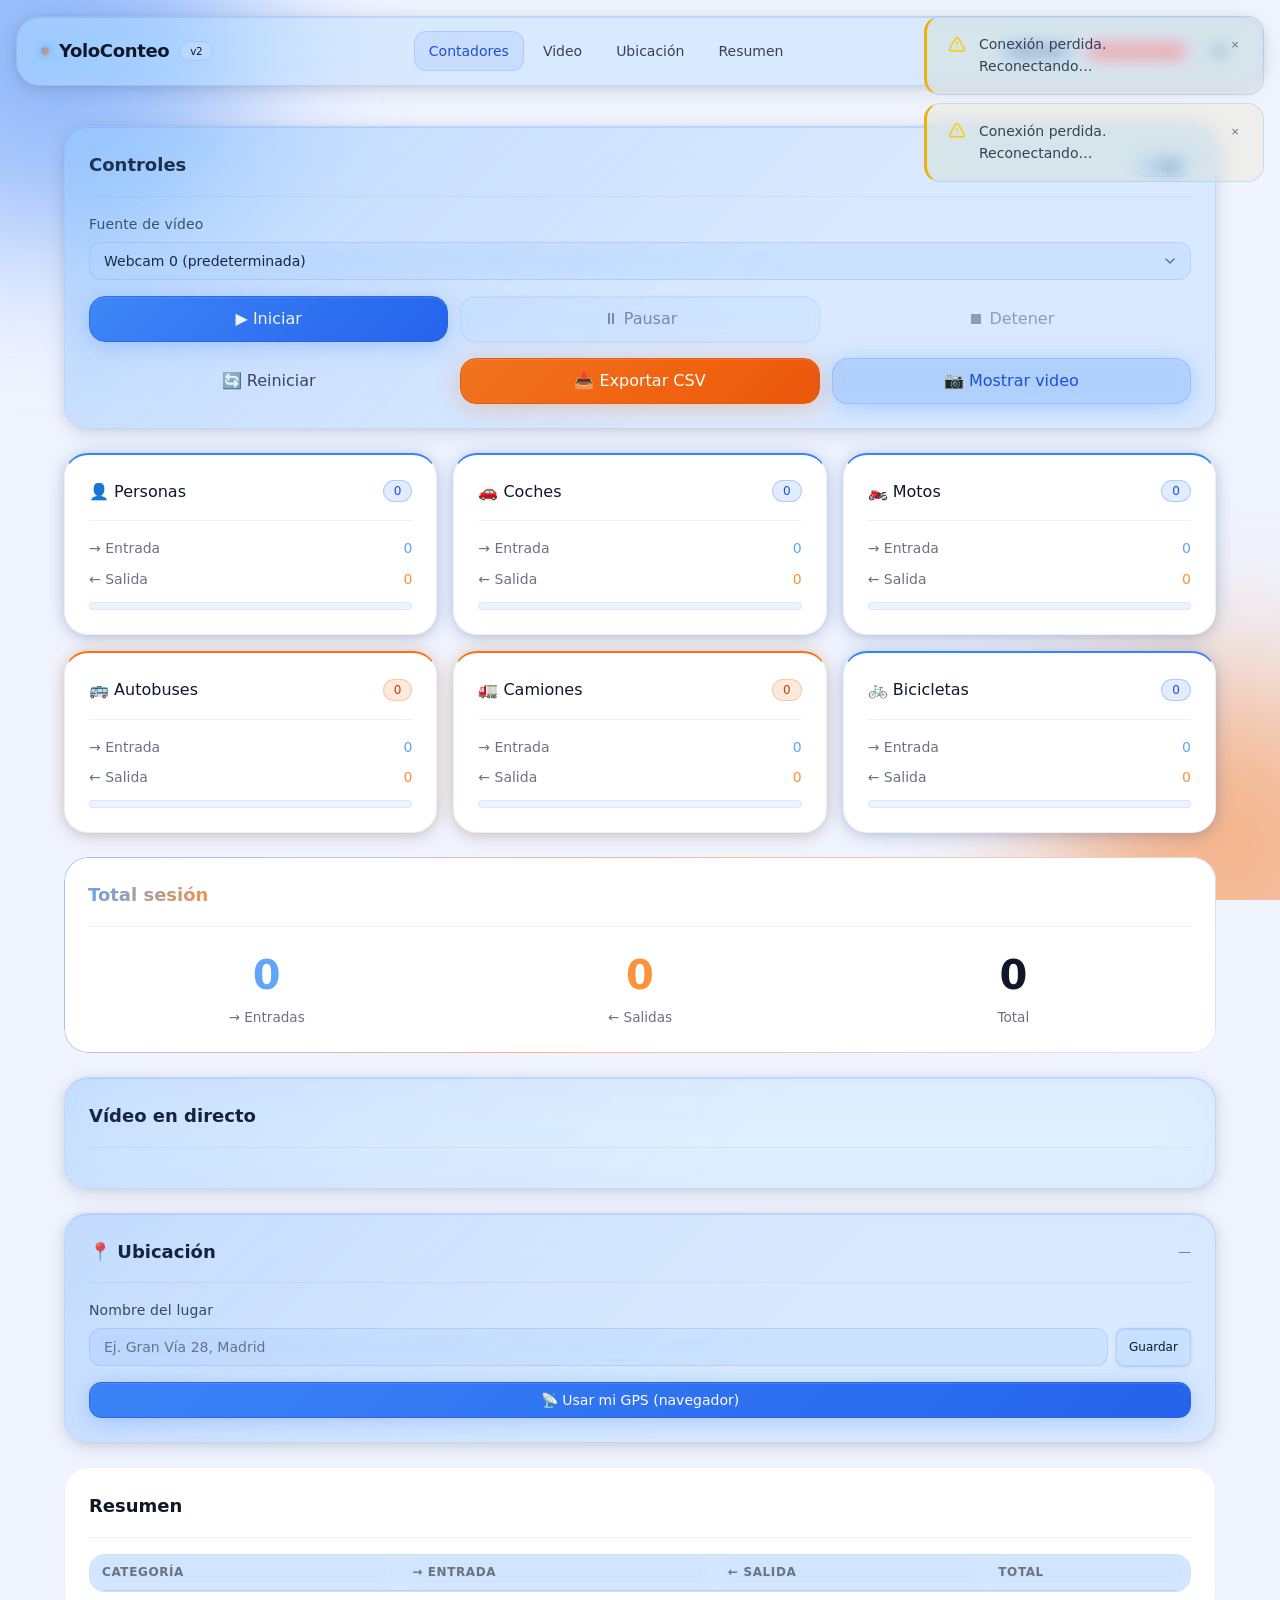
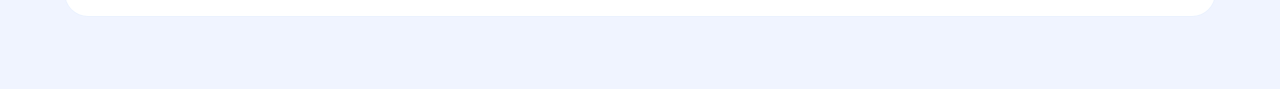
==== templates/index.html @ 1555ee5a "v2: YoloConteo Web - detección YOLO en navegador via ONNX Runtime - Detección YOLOv8n ejecutándose e" ====
<!DOCTYPE html>
<html lang="es">
<head>
  <meta charset="UTF-8" />
  <meta name="viewport" content="width=device-width, initial-scale=1.0" />
  <title>YoloConteo v2</title>
  <link rel="stylesheet" href="/static/ntizar.css" />
  <style>
    /* Ajustes específicos de la app */
    body { padding-bottom: 3rem; }

    /* Navbar en mobile: ocultar nav-links para no saturar */
    @media (max-width: 640px) {
      .navbar-nav { display: none; }
    }

    /* Grid de contadores: 2 cols mobile, 3 en desktop */
    .counters-grid {
      display: grid;
      grid-template-columns: repeat(2, 1fr);
      gap: 1rem;
    }
    @media (min-width: 900px) {
      .counters-grid { grid-template-columns: repeat(3, 1fr); }
    }

    /* Número grande de contador */
    .count-number {
      font-size: 2.25rem;
      font-weight: 700;
      line-height: 1;
      color: var(--text-primary);
    }

    /* Video responsive */
    #video-feed {
      width: 100%;
      max-width: 640px;
      display: block;
      border-radius: var(--radius-lg);
      background: #000;
    }

    /* Alertas apiladas arriba */
    #alert-container {
      position: fixed;
      top: 1rem;
      right: 1rem;
      z-index: 9999;
      display: flex;
      flex-direction: column;
      gap: 0.5rem;
      max-width: 340px;
      width: calc(100vw - 2rem);
    }

    /* Slider custom */
    input[type="range"] {
      width: 100%;
      accent-color: var(--blue-500);
    }

    /* Seccion colapsable video */
    #video-section { margin-top: 1rem; }

    /* Orbs: contenedor con overflow hidden */
    .orb-wrapper {
      position: fixed;
      inset: 0;
      pointer-events: none;
      overflow: hidden;
      z-index: 0;
    }
    .main-content { position: relative; z-index: 1; }
  </style>
</head>
<body>

<!-- ── Orbs decorativos ──────────────────────────────────────────────────── -->
<div class="orb-wrapper">
  <div class="orb orb-blue"   style="width:400px;height:400px;top:-150px;left:-150px;opacity:0.5;"></div>
  <div class="orb orb-orange" style="width:350px;height:350px;bottom:-120px;right:-120px;opacity:0.5;"></div>
</div>

<!-- ── Navbar ─────────────────────────────────────────────────────────────── -->
<nav class="navbar navbar-float">
  <a href="#" class="navbar-brand">
    <span class="navbar-brand-dot"></span>
    YoloConteo
    <span class="badge badge-glass no-dot" style="font-size:0.65rem;">v2</span>
  </a>

  <ul class="navbar-nav">
    <li><a href="#contadores" class="nav-link active">Contadores</a></li>
    <li><a href="#video-card" class="nav-link">Video</a></li>
    <li><a href="#ubicacion-card" class="nav-link">Ubicación</a></li>
    <li><a href="#resumen-card" class="nav-link">Resumen</a></li>
  </ul>

  <div class="navbar-actions">
    <!-- Estado de la sesión -->
    <span id="status-badge" class="badge badge-glass no-dot">Detenido</span>
    <!-- Conexión WS -->
    <span id="conn-badge" class="badge badge-danger no-dot">Desconectado</span>
    <!-- Tema -->
    <button id="btn-theme" class="btn btn-ghost btn-icon" data-tooltip="Cambiar tema" aria-label="Cambiar tema">
      <svg width="18" height="18" fill="none" viewBox="0 0 24 24" stroke="currentColor">
        <path stroke-linecap="round" stroke-linejoin="round" stroke-width="2"
          d="M12 3v1m0 16v1m8.66-9h-1M4.34 12h-1m15.07-6.07-.7.7M6.34 17.66l-.7.7M17.66 17.66l-.7-.7M6.34 6.34l-.7-.7M12 8a4 4 0 100 8 4 4 0 000-8z"/>
      </svg>
    </button>
  </div>
</nav>

<!-- ── Contenido principal ────────────────────────────────────────────────── -->
<div class="main-content container" style="padding-top:1.5rem;">

  <!-- ─── Panel de controles ─────────────────────────────────────────────── -->
  <div class="card card-glass glass-blue glass-specular specular-blue animate-fade-up" style="margin-bottom:1.5rem;">
    <div class="card-header">
      <span class="card-title">Controles</span>
      <span id="fps-badge" class="badge badge-glass no-dot">— fps</span>
    </div>
    <div class="card-body">

      <!-- Fuente de vídeo -->
      <div class="input-group" style="margin-bottom:1rem;">
        <label class="input-label">Fuente de vídeo</label>
        <select id="camera-select" class="select">
          <option value="0">Webcam 0 (predeterminada)</option>
          <option value="1">Webcam 1</option>
          <option value="2">Webcam 2</option>
          <option value="custom">URL personalizada (RTSP / archivo)</option>
        </select>
      </div>
      <div id="camera-custom-wrap" style="display:none; margin-bottom:1rem;">
        <div class="input-group">
          <label class="input-label">URL o ruta</label>
          <input id="camera-custom" class="input" type="text"
            placeholder="rtsp://... o /ruta/video.mp4" />
        </div>
      </div>

      <!-- Botones de control -->
      <div class="flex gap-3 flex-wrap" style="margin-bottom:1rem;">
        <button id="btn-start"  class="btn btn-primary btn-lg animate-glow-blue" style="flex:1;min-width:120px;">
          ▶ Iniciar
        </button>
        <button id="btn-pause"  class="btn btn-glass btn-lg" style="flex:1;min-width:120px;" disabled>
          ⏸ Pausar
        </button>
        <button id="btn-stop"   class="btn btn-ghost btn-lg" style="flex:1;min-width:120px;" disabled>
          ⏹ Detener
        </button>
      </div>
      <div class="flex gap-3 flex-wrap">
        <button id="btn-reset"  class="btn btn-ghost btn-lg" style="flex:1;min-width:120px;">
          🔄 Reiniciar
        </button>
        <button id="btn-export" class="btn btn-accent btn-lg" style="flex:1;min-width:120px;">
          📥 Exportar CSV
        </button>
        <button id="btn-toggle-video" class="btn btn-glass-blue btn-lg" style="flex:1;min-width:120px;">
          📷 Mostrar video
        </button>
      </div>
    </div>
  </div><!-- /controles -->

  <!-- ─── Grid de contadores ─────────────────────────────────────────────── -->
  <div class="counters-grid" style="margin-bottom:1.5rem;">

    <!-- Personas -->
    <div class="card card-accent-blue animate-fade-up delay-1">
      <div class="card-header">
        <span>👤 Personas</span>
        <span class="badge badge-blue no-dot" id="count-persons-total">0</span>
      </div>
      <div class="card-body">
        <div class="count-number text-center" id="count-persons-total-big" style="display:none;">0</div>
        <div class="flex justify-between" style="margin-bottom:.5rem;">
          <span class="text-muted">→ Entrada</span>
          <span class="text-blue" id="count-persons-in">0</span>
        </div>
        <div class="flex justify-between" style="margin-bottom:.75rem;">
          <span class="text-muted">← Salida</span>
          <span class="text-orange" id="count-persons-out">0</span>
        </div>
        <div class="progress-wrap">
          <div class="progress-bar" id="bar-persons" style="width:0%"></div>
        </div>
      </div>
    </div>

    <!-- Coches -->
    <div class="card card-accent-blue animate-fade-up delay-2">
      <div class="card-header">
        <span>🚗 Coches</span>
        <span class="badge badge-blue no-dot" id="count-cars-total">0</span>
      </div>
      <div class="card-body">
        <div class="flex justify-between" style="margin-bottom:.5rem;">
          <span class="text-muted">→ Entrada</span>
          <span class="text-blue" id="count-cars-in">0</span>
        </div>
        <div class="flex justify-between" style="margin-bottom:.75rem;">
          <span class="text-muted">← Salida</span>
          <span class="text-orange" id="count-cars-out">0</span>
        </div>
        <div class="progress-wrap">
          <div class="progress-bar" id="bar-cars" style="width:0%"></div>
        </div>
      </div>
    </div>

    <!-- Motos -->
    <div class="card card-accent-blue animate-fade-up delay-3">
      <div class="card-header">
        <span>🏍️ Motos</span>
        <span class="badge badge-blue no-dot" id="count-motorcycles-total">0</span>
      </div>
      <div class="card-body">
        <div class="flex justify-between" style="margin-bottom:.5rem;">
          <span class="text-muted">→ Entrada</span>
          <span class="text-blue" id="count-motorcycles-in">0</span>
        </div>
        <div class="flex justify-between" style="margin-bottom:.75rem;">
          <span class="text-muted">← Salida</span>
          <span class="text-orange" id="count-motorcycles-out">0</span>
        </div>
        <div class="progress-wrap">
          <div class="progress-bar" id="bar-motorcycles" style="width:0%"></div>
        </div>
      </div>
    </div>

    <!-- Autobuses -->
    <div class="card card-accent-orange animate-fade-up delay-1">
      <div class="card-header">
        <span>🚌 Autobuses</span>
        <span class="badge badge-orange no-dot" id="count-buses-total">0</span>
      </div>
      <div class="card-body">
        <div class="flex justify-between" style="margin-bottom:.5rem;">
          <span class="text-muted">→ Entrada</span>
          <span class="text-blue" id="count-buses-in">0</span>
        </div>
        <div class="flex justify-between" style="margin-bottom:.75rem;">
          <span class="text-muted">← Salida</span>
          <span class="text-orange" id="count-buses-out">0</span>
        </div>
        <div class="progress-wrap">
          <div class="progress-bar orange" id="bar-buses" style="width:0%"></div>
        </div>
      </div>
    </div>

    <!-- Camiones -->
    <div class="card card-accent-orange animate-fade-up delay-2">
      <div class="card-header">
        <span>🚛 Camiones</span>
        <span class="badge badge-orange no-dot" id="count-trucks-total">0</span>
      </div>
      <div class="card-body">
        <div class="flex justify-between" style="margin-bottom:.5rem;">
          <span class="text-muted">→ Entrada</span>
          <span class="text-blue" id="count-trucks-in">0</span>
        </div>
        <div class="flex justify-between" style="margin-bottom:.75rem;">
          <span class="text-muted">← Salida</span>
          <span class="text-orange" id="count-trucks-out">0</span>
        </div>
        <div class="progress-wrap">
          <div class="progress-bar orange" id="bar-trucks" style="width:0%"></div>
        </div>
      </div>
    </div>

    <!-- Bicicletas -->
    <div class="card card-accent-blue animate-fade-up delay-3">
      <div class="card-header">
        <span>🚲 Bicicletas</span>
        <span class="badge badge-blue no-dot" id="count-bicycles-total">0</span>
      </div>
      <div class="card-body">
        <div class="flex justify-between" style="margin-bottom:.5rem;">
          <span class="text-muted">→ Entrada</span>
          <span class="text-blue" id="count-bicycles-in">0</span>
        </div>
        <div class="flex justify-between" style="margin-bottom:.75rem;">
          <span class="text-muted">← Salida</span>
          <span class="text-orange" id="count-bicycles-out">0</span>
        </div>
        <div class="progress-wrap">
          <div class="progress-bar" id="bar-bicycles" style="width:0%"></div>
        </div>
      </div>
    </div>

  </div><!-- /counters-grid -->

  <!-- ─── Totales globales ────────────────────────────────────────────────── -->
  <div class="card card-gradient-border animate-fade-up" style="margin-bottom:1.5rem;">
    <div class="card-header">
      <span class="card-title text-gradient">Total sesión</span>
    </div>
    <div class="card-body">
      <div class="flex justify-between items-center gap-4 flex-wrap">
        <div class="text-center" style="flex:1;">
          <div style="font-size:2.5rem;font-weight:700;" class="text-blue" id="global-in">0</div>
          <div class="text-muted" style="font-size:.85rem;">→ Entradas</div>
        </div>
        <div class="text-center" style="flex:1;">
          <div style="font-size:2.5rem;font-weight:700;" class="text-orange" id="global-out">0</div>
          <div class="text-muted" style="font-size:.85rem;">← Salidas</div>
        </div>
        <div class="text-center" style="flex:1;">
          <div style="font-size:2.5rem;font-weight:700;color:var(--text-primary);" id="global-total">0</div>
          <div class="text-muted" style="font-size:.85rem;">Total</div>
        </div>
      </div>
    </div>
  </div>

  <!-- ─── Video feed (colapsable) ────────────────────────────────────────── -->
  <div id="video-card" class="card card-glass glass-intense glass-specular animate-fade-up" style="margin-bottom:1.5rem;">
    <div class="card-header">
      <span class="card-title">Vídeo en directo</span>
    </div>
    <div class="card-body">
      <div id="video-section">
        <img id="video-feed" src="" alt="Video feed" />
        <div style="margin-top:1rem;">
          <div class="progress-label">
            <span class="text-muted" style="font-size:.8rem;">Línea de conteo</span>
            <span class="text-blue" style="font-size:.8rem;" id="line-val">50%</span>
          </div>
          <input id="line-slider" type="range" min="2" max="98" value="50"
            oninput="$('line-val').textContent = this.value + '%'; onLineSlider(this.value)" />
        </div>
      </div>
    </div>
  </div>

  <!-- ─── Ubicación ──────────────────────────────────────────────────────── -->
  <div id="ubicacion-card" class="card card-glass glass-specular animate-fade-up" style="margin-bottom:1.5rem;">
    <div class="card-header">
      <span class="card-title">📍 Ubicación</span>
      <span class="text-muted" id="location-display" style="font-size:.8rem;">—</span>
    </div>
    <div class="card-body">
      <div class="input-group" style="margin-bottom:1rem;">
        <label class="input-label">Nombre del lugar</label>
        <div class="flex gap-2">
          <input id="location-input" class="input" type="text"
            placeholder="Ej. Gran Vía 28, Madrid" />
          <button id="btn-set-location" class="btn btn-glass btn-sm" style="white-space:nowrap;">
            Guardar
          </button>
        </div>
      </div>
      <button id="btn-gps" class="btn btn-primary btn-block">
        📡 Usar mi GPS (navegador)
      </button>
    </div>
  </div>

  <!-- ─── Tabla resumen ─────────────────────────────────────────────────── -->
  <div id="resumen-card" class="card animate-fade-up" style="margin-bottom:1.5rem;">
    <div class="card-header">
      <span class="card-title">Resumen</span>
    </div>
    <div class="card-body p-0">
      <div class="table-glass">
        <table class="table table-striped table-compact">
          <thead>
            <tr>
              <th>Categoría</th>
              <th>→ Entrada</th>
              <th>← Salida</th>
              <th>Total</th>
            </tr>
          </thead>
          <tbody id="summary-tbody">
            <!-- Rellenado por app.js -->
          </tbody>
        </table>
      </div>
    </div>
  </div>

</div><!-- /container -->

<!-- ── Alertas ────────────────────────────────────────────────────────────── -->
<div id="alert-container" aria-live="polite"></div>

<!-- ── Scripts ────────────────────────────────────────────────────────────── -->
<script src="/static/app.js"></script>
</body>
</html>
---- static/ntizar.css ----
/* ============================================================
   NTIZAR DESIGN SYSTEM
   Liquid Glass UI — Azul & Naranja
   v2.0.0
   ============================================================

   INDICE:
   1.  Reset & Base
   2.  Paleta de color — variables CSS
   3.  Tipografia
   4.  SVG Filters (liquid glass refraction — Chrome/Chromium)
   5.  Glass Utilities — tres niveles
   6.  Specular highlight (universal)
   7.  Animaciones
   8.  Componentes:
       - Buttons
       - Cards
       - Badges
       - Inputs
       - Navigation / Navbar
       - Modal
       - Progress bar
       - Tooltip
   9.  Componentes v2:
       - Alert / Banner
       - Table
       - Tabs
       - Skeleton loader
       - Select
       - Checkbox / Radio
   10. Layout utilities
   11. Light mode override
   ============================================================ */


/* ============================================================
   1. RESET & BASE
   ============================================================ */

*, *::before, *::after {
  box-sizing: border-box;
  margin: 0;
  padding: 0;
}

html {
  font-size: 16px;
  -webkit-font-smoothing: antialiased;
  -moz-osx-font-smoothing: grayscale;
  scroll-behavior: smooth;
}

body {
  background-color: var(--bg-base);
  color: var(--text-primary);
  font-family: var(--font-sans);
  line-height: 1.6;
  min-height: 100vh;
}


/* ============================================================
   2. PALETA DE COLOR — CSS CUSTOM PROPERTIES
   ============================================================ */

:root {
  /* --- Azul (primario) --- */
  --blue-50:  #eff6ff;
  --blue-100: #dbeafe;
  --blue-200: #bfdbfe;
  --blue-300: #93c5fd;
  --blue-400: #60a5fa;
  --blue-500: #3b82f6;
  --blue-600: #2563eb;
  --blue-700: #1d4ed8;
  --blue-800: #1e40af;
  --blue-900: #1e3a8a;
  --blue-950: #0f1f5c;

  /* --- Naranja (acento) --- */
  --orange-50:  #fff7ed;
  --orange-100: #ffedd5;
  --orange-200: #fed7aa;
  --orange-300: #fdba74;
  --orange-400: #fb923c;
  --orange-500: #f97316;
  --orange-600: #ea580c;
  --orange-700: #c2410c;
  --orange-800: #9a3412;
  --orange-900: #7c2d12;
  --orange-950: #431407;

  /* --- Neutros oscuros (dark-first) --- */
  --gray-950: #070b12;
  --gray-900: #0d1117;
  --gray-850: #111827;
  --gray-800: #1f2937;
  --gray-700: #374151;
  --gray-600: #4b5563;
  --gray-500: #6b7280;
  --gray-400: #9ca3af;
  --gray-300: #d1d5db;
  --gray-200: #e5e7eb;
  --gray-100: #f3f4f6;
  --gray-50:  #f9fafb;

  /* --- Status (semánticos) --- */
  --success-50:  #f0fdf4;
  --success-100: #dcfce7;
  --success-400: #4ade80;
  --success-500: #22c55e;
  --success-600: #16a34a;
  --success-700: #15803d;

  --danger-50:  #fef2f2;
  --danger-100: #fee2e2;
  --danger-400: #f87171;
  --danger-500: #ef4444;
  --danger-600: #dc2626;
  --danger-700: #b91c1c;

  --warning-50:  #fefce8;
  --warning-100: #fef9c3;
  --warning-400: #facc15;
  --warning-500: #eab308;
  --warning-600: #ca8a04;
  --warning-700: #a16207;

  --info-50:  #eff6ff;
  --info-100: #dbeafe;
  --info-400: #60a5fa;
  --info-500: #3b82f6;
  --info-600: #2563eb;
  --info-700: #1d4ed8;

  /* --- Semanticos (dark mode por defecto) --- */
  --bg-base:        var(--gray-950);
  --bg-surface:     var(--gray-900);
  --bg-elevated:    var(--gray-850);

  --text-primary:   #f0f4ff;
  --text-secondary: #94a3b8;
  --text-muted:     #64748b;
  --text-inverse:   var(--gray-950);

  --border-subtle:  rgba(255, 255, 255, 0.06);
  --border-default: rgba(255, 255, 255, 0.12);
  --border-strong:  rgba(255, 255, 255, 0.22);

  --brand-primary:  var(--blue-500);
  --brand-accent:   var(--orange-500);
  --brand-glow-blue:   rgba(59, 130, 246, 0.35);
  --brand-glow-orange: rgba(249, 115, 22, 0.35);

  /* --- Glass layers --- */
  --glass-bg-subtle:   rgba(255, 255, 255, 0.04);
  --glass-bg-standard: rgba(255, 255, 255, 0.08);
  --glass-bg-intense:  rgba(255, 255, 255, 0.14);

  --glass-bg-blue-subtle:   rgba(59, 130, 246, 0.06);
  --glass-bg-blue-standard: rgba(59, 130, 246, 0.12);
  --glass-bg-orange-subtle:   rgba(249, 115, 22, 0.06);
  --glass-bg-orange-standard: rgba(249, 115, 22, 0.12);

  --glass-blur-sm: blur(8px);
  --glass-blur-md: blur(16px);
  --glass-blur-lg: blur(28px);

  /* --- Sombras --- */
  --shadow-sm:  0 1px 3px rgba(0,0,0,0.4), 0 1px 2px rgba(0,0,0,0.5);
  --shadow-md:  0 4px 16px rgba(0,0,0,0.5), 0 2px 6px rgba(0,0,0,0.4);
  --shadow-lg:  0 10px 40px rgba(0,0,0,0.6), 0 4px 12px rgba(0,0,0,0.5);
  --shadow-xl:  0 20px 60px rgba(0,0,0,0.7);

  --shadow-blue:   0 4px 20px rgba(59, 130, 246, 0.25);
  --shadow-orange: 0 4px 20px rgba(249, 115, 22, 0.25);

  /* --- Radios --- */
  --radius-xs:  4px;
  --radius-sm:  8px;
  --radius-md:  12px;
  --radius-lg:  16px;
  --radius-xl:  24px;
  --radius-2xl: 32px;
  --radius-full: 9999px;

  /* --- Transiciones --- */
  --transition-fast:   150ms cubic-bezier(0.4, 0, 0.2, 1);
  --transition-base:   250ms cubic-bezier(0.4, 0, 0.2, 1);
  --transition-slow:   400ms cubic-bezier(0.4, 0, 0.2, 1);
  --transition-spring: 500ms cubic-bezier(0.34, 1.56, 0.64, 1);
}


/* ============================================================
   3. TIPOGRAFIA
   ============================================================ */

:root {
  --font-sans:  'Inter', 'SF Pro Display', system-ui, -apple-system, sans-serif;
  --font-mono:  'JetBrains Mono', 'Fira Code', 'Cascadia Code', monospace;

  --text-xs:   0.75rem;   /* 12px */
  --text-sm:   0.875rem;  /* 14px */
  --text-base: 1rem;      /* 16px */
  --text-lg:   1.125rem;  /* 18px */
  --text-xl:   1.25rem;   /* 20px */
  --text-2xl:  1.5rem;    /* 24px */
  --text-3xl:  1.875rem;  /* 30px */
  --text-4xl:  2.25rem;   /* 36px */
  --text-5xl:  3rem;      /* 48px */

  --font-light:   300;
  --font-normal:  400;
  --font-medium:  500;
  --font-semi:    600;
  --font-bold:    700;
  --font-black:   900;

  --leading-tight:  1.25;
  --leading-snug:   1.375;
  --leading-normal: 1.6;
  --leading-loose:  1.8;

  --tracking-tight: -0.02em;
  --tracking-normal: 0;
  --tracking-wide:  0.05em;
  --tracking-wider: 0.1em;
}

h1, h2, h3, h4, h5, h6 {
  font-weight: var(--font-semi);
  line-height: var(--leading-tight);
  letter-spacing: var(--tracking-tight);
  color: var(--text-primary);
}

h1 { font-size: var(--text-4xl); }
h2 { font-size: var(--text-3xl); }
h3 { font-size: var(--text-2xl); }
h4 { font-size: var(--text-xl); }
h5 { font-size: var(--text-lg); }
h6 { font-size: var(--text-base); }

p  { color: var(--text-secondary); }
small { font-size: var(--text-sm); color: var(--text-muted); }

code, pre {
  font-family: var(--font-mono);
  font-size: 0.9em;
}


/* ============================================================
   4. SVG LIQUID GLASS FILTER (Chrome/Chromium)
   Refraccion convex-squircle, IOR 1.5
   Usado via: backdrop-filter: url(#ntizar-glass-filter)
   ============================================================ */

.ntizar-svg-filters {
  position: absolute;
  width: 0;
  height: 0;
  overflow: hidden;
  pointer-events: none;
}


/* ============================================================
   5. GLASS UTILITIES
   ============================================================ */

/* --- Nivel 1: Subtle — textos, dividers, fondos de sección --- */
.glass-subtle {
  background: var(--glass-bg-subtle);
  backdrop-filter: var(--glass-blur-sm) saturate(1.4);
  -webkit-backdrop-filter: var(--glass-blur-sm) saturate(1.4);
  border: 1px solid var(--border-subtle);
  border-radius: var(--radius-lg);
}

/* --- Nivel 2: Standard — cards, panels, drawers --- */
.glass-standard {
  background: var(--glass-bg-standard);
  backdrop-filter: var(--glass-blur-md) saturate(1.6) brightness(1.05);
  -webkit-backdrop-filter: var(--glass-blur-md) saturate(1.6) brightness(1.05);
  border: 1px solid var(--border-default);
  border-radius: var(--radius-lg);
  box-shadow: var(--shadow-md), inset 0 1px 0 var(--border-default);
}

/* --- Nivel 3: Intense — modales, hero elements --- */
.glass-intense {
  background: var(--glass-bg-intense);
  backdrop-filter: var(--glass-blur-lg) saturate(1.8) brightness(1.08) contrast(1.02);
  -webkit-backdrop-filter: var(--glass-blur-lg) saturate(1.8) brightness(1.08) contrast(1.02);
  border: 1px solid var(--border-strong);
  border-radius: var(--radius-xl);
  box-shadow: var(--shadow-lg), inset 0 1px 0 var(--border-strong);
}

/* --- Variantes de color --- */
.glass-blue {
  background: var(--glass-bg-blue-standard);
  border-color: rgba(59, 130, 246, 0.2);
  box-shadow: var(--shadow-blue), inset 0 1px 0 rgba(59, 130, 246, 0.15);
}

.glass-orange {
  background: var(--glass-bg-orange-standard);
  border-color: rgba(249, 115, 22, 0.2);
  box-shadow: var(--shadow-orange), inset 0 1px 0 rgba(249, 115, 22, 0.15);
}

/* Chrome: refraccion real via SVG filter */
@supports (backdrop-filter: url(#x)) {
  .glass-standard.glass-refract {
    backdrop-filter: url(#ntizar-glass-filter) var(--glass-blur-md) saturate(1.6);
    -webkit-backdrop-filter: url(#ntizar-glass-filter) var(--glass-blur-md) saturate(1.6);
  }
  .glass-intense.glass-refract {
    backdrop-filter: url(#ntizar-glass-filter) var(--glass-blur-lg) saturate(1.8);
    -webkit-backdrop-filter: url(#ntizar-glass-filter) var(--glass-blur-lg) saturate(1.8);
  }
}


/* ============================================================
   6. SPECULAR HIGHLIGHT (universal, rim-light CSS puro)
   ============================================================ */

/* Añadir a cualquier elemento glass para el borde luminoso */
.glass-specular {
  position: relative;
  overflow: hidden;
}

/* Rim superior */
.glass-specular::before {
  content: '';
  position: absolute;
  inset: 0;
  border-radius: inherit;
  background: linear-gradient(
    135deg,
    rgba(255, 255, 255, 0.18) 0%,
    rgba(255, 255, 255, 0.06) 30%,
    transparent 60%
  );
  pointer-events: none;
  z-index: 1;
}

/* Shimmer highlight */
.glass-specular::after {
  content: '';
  position: absolute;
  top: 0;
  left: -100%;
  width: 60%;
  height: 100%;
  background: linear-gradient(
    90deg,
    transparent,
    rgba(255, 255, 255, 0.07),
    transparent
  );
  border-radius: inherit;
  pointer-events: none;
  z-index: 2;
  transition: left 0.5s ease;
}

.glass-specular:hover::after {
  left: 140%;
  transition: left 0.6s ease;
}

/* Specular naranja (acento) */
.glass-specular.specular-orange::before {
  background: linear-gradient(
    135deg,
    rgba(251, 146, 60, 0.22) 0%,
    rgba(249, 115, 22, 0.08) 30%,
    transparent 60%
  );
}

/* Specular azul */
.glass-specular.specular-blue::before {
  background: linear-gradient(
    135deg,
    rgba(96, 165, 250, 0.22) 0%,
    rgba(59, 130, 246, 0.08) 30%,
    transparent 60%
  );
}


/* ============================================================
   7. ANIMACIONES
   ============================================================ */

@keyframes ntizar-float {
  0%, 100% { transform: translateY(0px); }
  50%       { transform: translateY(-8px); }
}

@keyframes ntizar-pulse-glow-blue {
  0%, 100% { box-shadow: 0 0 0 0 rgba(59, 130, 246, 0); }
  50%       { box-shadow: 0 0 30px 6px rgba(59, 130, 246, 0.35); }
}

@keyframes ntizar-pulse-glow-orange {
  0%, 100% { box-shadow: 0 0 0 0 rgba(249, 115, 22, 0); }
  50%       { box-shadow: 0 0 30px 6px rgba(249, 115, 22, 0.35); }
}

@keyframes ntizar-shimmer {
  0%   { background-position: -200% center; }
  100% { background-position: 200% center; }
}

@keyframes ntizar-spin-slow {
  from { transform: rotate(0deg); }
  to   { transform: rotate(360deg); }
}

@keyframes ntizar-fade-up {
  from { opacity: 0; transform: translateY(16px); }
  to   { opacity: 1; transform: translateY(0); }
}

@keyframes ntizar-fade-in {
  from { opacity: 0; }
  to   { opacity: 1; }
}

@keyframes ntizar-scale-in {
  from { opacity: 0; transform: scale(0.92); }
  to   { opacity: 1; transform: scale(1); }
}

@keyframes ntizar-liquid-morph {
  0%   { border-radius: 60% 40% 30% 70% / 60% 30% 70% 40%; }
  50%  { border-radius: 30% 60% 70% 40% / 50% 60% 30% 60%; }
  100% { border-radius: 60% 40% 30% 70% / 60% 30% 70% 40%; }
}

/* Clases de utilidad de animacion */
.animate-float         { animation: ntizar-float 4s ease-in-out infinite; }
.animate-glow-blue     { animation: ntizar-pulse-glow-blue 3s ease-in-out infinite; }
.animate-glow-orange   { animation: ntizar-pulse-glow-orange 3s ease-in-out infinite; }
.animate-fade-up       { animation: ntizar-fade-up 0.5s ease forwards; }
.animate-fade-in       { animation: ntizar-fade-in 0.4s ease forwards; }
.animate-scale-in      { animation: ntizar-scale-in 0.4s var(--transition-spring) forwards; }
.animate-liquid-morph  { animation: ntizar-liquid-morph 8s ease-in-out infinite; }

/* Stagger delays */
.delay-1 { animation-delay: 0.1s; }
.delay-2 { animation-delay: 0.2s; }
.delay-3 { animation-delay: 0.3s; }
.delay-4 { animation-delay: 0.4s; }
.delay-5 { animation-delay: 0.5s; }


/* ============================================================
   8. COMPONENTES
   ============================================================ */

/* ----- BUTTONS ----- */

.btn {
  display: inline-flex;
  align-items: center;
  justify-content: center;
  gap: 0.5rem;
  padding: 0.625rem 1.25rem;
  font-size: var(--text-sm);
  font-weight: var(--font-medium);
  font-family: var(--font-sans);
  line-height: 1;
  border-radius: var(--radius-md);
  border: 1px solid transparent;
  cursor: pointer;
  text-decoration: none;
  white-space: nowrap;
  transition:
    background var(--transition-fast),
    border-color var(--transition-fast),
    box-shadow var(--transition-fast),
    transform var(--transition-fast),
    opacity var(--transition-fast);
  position: relative;
  overflow: hidden;
  user-select: none;
}

.btn:active {
  transform: scale(0.97);
}

/* Primario azul */
.btn-primary {
  background: linear-gradient(135deg, var(--blue-500), var(--blue-600));
  color: #fff;
  border-color: var(--blue-600);
  box-shadow: var(--shadow-blue), inset 0 1px 0 rgba(255,255,255,0.12);
}
.btn-primary:hover {
  background: linear-gradient(135deg, var(--blue-400), var(--blue-500));
  box-shadow: 0 6px 28px rgba(59, 130, 246, 0.4);
}

/* Acento naranja */
.btn-accent {
  background: linear-gradient(135deg, var(--orange-500), var(--orange-600));
  color: #fff;
  border-color: var(--orange-600);
  box-shadow: var(--shadow-orange), inset 0 1px 0 rgba(255,255,255,0.12);
}
.btn-accent:hover {
  background: linear-gradient(135deg, var(--orange-400), var(--orange-500));
  box-shadow: 0 6px 28px rgba(249, 115, 22, 0.45);
}

/* Glass */
.btn-glass {
  background: var(--glass-bg-standard);
  backdrop-filter: var(--glass-blur-sm);
  -webkit-backdrop-filter: var(--glass-blur-sm);
  color: var(--text-primary);
  border-color: var(--border-default);
  box-shadow: var(--shadow-sm), inset 0 1px 0 var(--border-default);
}
.btn-glass:hover {
  background: var(--glass-bg-intense);
  border-color: var(--border-strong);
}

/* Glass azul */
.btn-glass-blue {
  background: var(--glass-bg-blue-standard);
  backdrop-filter: var(--glass-blur-sm);
  -webkit-backdrop-filter: var(--glass-blur-sm);
  color: var(--blue-300);
  border-color: rgba(59, 130, 246, 0.25);
  box-shadow: var(--shadow-blue);
}
.btn-glass-blue:hover {
  background: rgba(59, 130, 246, 0.2);
  color: var(--blue-200);
}

/* Ghost */
.btn-ghost {
  background: transparent;
  color: var(--text-secondary);
  border-color: transparent;
}
.btn-ghost:hover {
  background: var(--glass-bg-subtle);
  color: var(--text-primary);
  border-color: var(--border-subtle);
}

/* Tamaños */
.btn-sm {
  padding: 0.4rem 0.875rem;
  font-size: var(--text-xs);
  border-radius: var(--radius-sm);
}
.btn-lg {
  padding: 0.875rem 1.75rem;
  font-size: var(--text-base);
  border-radius: var(--radius-lg);
}
.btn-xl {
  padding: 1.125rem 2.25rem;
  font-size: var(--text-lg);
  border-radius: var(--radius-xl);
}

/* Full width */
.btn-block { width: 100%; }

/* Icono circular */
.btn-icon {
  width: 2.5rem;
  height: 2.5rem;
  padding: 0;
  border-radius: var(--radius-full);
}
.btn-icon.btn-sm { width: 2rem; height: 2rem; }
.btn-icon.btn-lg { width: 3rem; height: 3rem; }

/* Specular en botones */
.btn::before {
  content: '';
  position: absolute;
  inset: 0;
  border-radius: inherit;
  background: linear-gradient(
    135deg,
    rgba(255,255,255,0.15) 0%,
    transparent 50%
  );
  pointer-events: none;
  opacity: 0;
  transition: opacity var(--transition-fast);
}
.btn:hover::before { opacity: 1; }

/* Estado desactivado */
.btn:disabled, .btn[aria-disabled="true"] {
  opacity: 0.45;
  cursor: not-allowed;
  pointer-events: none;
}


/* ----- CARDS ----- */

.card {
  background: var(--bg-surface);
  border: 1px solid var(--border-subtle);
  border-radius: var(--radius-xl);
  padding: 1.5rem;
  position: relative;
  overflow: hidden;
  transition: transform var(--transition-base), box-shadow var(--transition-base);
}

.card:hover {
  transform: translateY(-2px);
  box-shadow: var(--shadow-lg);
}

/* Card glass */
.card-glass {
  background: var(--glass-bg-standard);
  backdrop-filter: var(--glass-blur-md) saturate(1.6);
  -webkit-backdrop-filter: var(--glass-blur-md) saturate(1.6);
  border-color: var(--border-default);
  box-shadow: var(--shadow-md), inset 0 1px 0 var(--border-default);
}

.card-glass:hover {
  background: var(--glass-bg-intense);
  border-color: var(--border-strong);
  box-shadow: var(--shadow-lg), inset 0 1px 0 var(--border-strong);
  transform: translateY(-4px);
}

/* Card con borde gradient */
.card-gradient-border {
  background: var(--bg-surface);
  border: none;
  border-radius: var(--radius-xl);
  position: relative;
}

.card-gradient-border::before {
  content: '';
  position: absolute;
  inset: 0;
  border-radius: inherit;
  padding: 1px;
  background: linear-gradient(
    135deg,
    rgba(59, 130, 246, 0.5),
    rgba(249, 115, 22, 0.5),
    rgba(59, 130, 246, 0.2)
  );
  -webkit-mask: linear-gradient(#fff 0 0) content-box, linear-gradient(#fff 0 0);
  -webkit-mask-composite: xor;
  mask-composite: exclude;
  pointer-events: none;
}

/* Card acentuada */
.card-accent-blue {
  border-top: 2px solid var(--blue-500);
  box-shadow: 0 -2px 20px rgba(59, 130, 246, 0.15), var(--shadow-md);
}

.card-accent-orange {
  border-top: 2px solid var(--orange-500);
  box-shadow: 0 -2px 20px rgba(249, 115, 22, 0.15), var(--shadow-md);
}

/* Partes de la card */
.card-header {
  display: flex;
  align-items: center;
  justify-content: space-between;
  gap: 1rem;
  margin-bottom: 1rem;
  padding-bottom: 1rem;
  border-bottom: 1px solid var(--border-subtle);
}

.card-title {
  font-size: var(--text-lg);
  font-weight: var(--font-semi);
  color: var(--text-primary);
}

.card-body {
  color: var(--text-secondary);
  font-size: var(--text-sm);
  line-height: var(--leading-normal);
}

.card-footer {
  display: flex;
  align-items: center;
  justify-content: flex-end;
  gap: 0.75rem;
  margin-top: 1.25rem;
  padding-top: 1rem;
  border-top: 1px solid var(--border-subtle);
}


/* ----- BADGES ----- */

.badge {
  display: inline-flex;
  align-items: center;
  gap: 0.25rem;
  padding: 0.25rem 0.625rem;
  font-size: var(--text-xs);
  font-weight: var(--font-medium);
  line-height: 1;
  border-radius: var(--radius-full);
  border: 1px solid transparent;
  white-space: nowrap;
}

.badge-blue {
  background: rgba(59, 130, 246, 0.15);
  color: var(--blue-300);
  border-color: rgba(59, 130, 246, 0.25);
}

.badge-orange {
  background: rgba(249, 115, 22, 0.15);
  color: var(--orange-300);
  border-color: rgba(249, 115, 22, 0.25);
}

.badge-glass {
  background: var(--glass-bg-standard);
  backdrop-filter: var(--glass-blur-sm);
  -webkit-backdrop-filter: var(--glass-blur-sm);
  color: var(--text-primary);
  border-color: var(--border-default);
}

.badge-success {
  background: rgba(34, 197, 94, 0.15);
  color: #86efac;
  border-color: rgba(34, 197, 94, 0.25);
}

.badge-danger {
  background: rgba(239, 68, 68, 0.15);
  color: #fca5a5;
  border-color: rgba(239, 68, 68, 0.25);
}

.badge-warning {
  background: rgba(234, 179, 8, 0.15);
  color: #fde047;
  border-color: rgba(234, 179, 8, 0.25);
}

/* Punto de estado (dot) */
.badge::before {
  content: '';
  width: 5px;
  height: 5px;
  border-radius: 50%;
  background: currentColor;
  flex-shrink: 0;
}
.badge.no-dot::before { display: none; }


/* ----- INPUTS ----- */

.input-group {
  display: flex;
  flex-direction: column;
  gap: 0.375rem;
}

.input-label {
  font-size: var(--text-sm);
  font-weight: var(--font-medium);
  color: var(--text-secondary);
  letter-spacing: 0.01em;
}

.input {
  width: 100%;
  padding: 0.625rem 0.875rem;
  font-size: var(--text-sm);
  font-family: var(--font-sans);
  color: var(--text-primary);
  background: var(--glass-bg-subtle);
  border: 1px solid var(--border-default);
  border-radius: var(--radius-md);
  outline: none;
  transition:
    border-color var(--transition-fast),
    background var(--transition-fast),
    box-shadow var(--transition-fast);
  backdrop-filter: var(--glass-blur-sm);
  -webkit-backdrop-filter: var(--glass-blur-sm);
}

.input::placeholder {
  color: var(--text-muted);
}

.input:focus {
  border-color: var(--blue-500);
  background: var(--glass-bg-standard);
  box-shadow: 0 0 0 3px rgba(59, 130, 246, 0.2);
}

.input:focus.input-orange {
  border-color: var(--orange-500);
  box-shadow: 0 0 0 3px rgba(249, 115, 22, 0.2);
}

.input-error {
  border-color: rgba(239, 68, 68, 0.5);
}
.input-error:focus {
  border-color: #ef4444;
  box-shadow: 0 0 0 3px rgba(239, 68, 68, 0.2);
}

.input-hint {
  font-size: var(--text-xs);
  color: var(--text-muted);
}
.input-hint.error { color: #fca5a5; }

/* Search input con icono */
.input-search-wrap {
  position: relative;
}
.input-search-wrap .input {
  padding-left: 2.5rem;
}
.input-search-icon {
  position: absolute;
  left: 0.75rem;
  top: 50%;
  transform: translateY(-50%);
  color: var(--text-muted);
  pointer-events: none;
  width: 1rem;
  height: 1rem;
}

/* Textarea */
.textarea {
  resize: vertical;
  min-height: 100px;
  line-height: var(--leading-normal);
}


/* ----- NAVIGATION / NAVBAR ----- */

.navbar {
  display: flex;
  align-items: center;
  justify-content: space-between;
  gap: 1rem;
  padding: 0.875rem 1.5rem;
  background: var(--glass-bg-standard);
  backdrop-filter: var(--glass-blur-md) saturate(1.6);
  -webkit-backdrop-filter: var(--glass-blur-md) saturate(1.6);
  border-bottom: 1px solid var(--border-default);
  position: sticky;
  top: 0;
  z-index: 100;
  box-shadow: 0 1px 0 var(--border-subtle), var(--shadow-sm);
}

/* Floating navbar */
.navbar-float {
  margin: 1rem;
  border-radius: var(--radius-xl);
  border: 1px solid var(--border-default);
  box-shadow: var(--shadow-md), inset 0 1px 0 var(--border-default);
}

.navbar-brand {
  display: flex;
  align-items: center;
  gap: 0.625rem;
  font-weight: var(--font-bold);
  font-size: var(--text-lg);
  color: var(--text-primary);
  text-decoration: none;
  letter-spacing: var(--tracking-tight);
}

.navbar-brand-dot {
  width: 8px;
  height: 8px;
  border-radius: 50%;
  background: linear-gradient(135deg, var(--blue-400), var(--orange-400));
  box-shadow: 0 0 10px rgba(59, 130, 246, 0.6);
  animation: ntizar-pulse-glow-blue 2s ease-in-out infinite;
}

.navbar-nav {
  display: flex;
  align-items: center;
  gap: 0.25rem;
  list-style: none;
}

.nav-link {
  display: inline-flex;
  align-items: center;
  gap: 0.375rem;
  padding: 0.5rem 0.875rem;
  font-size: var(--text-sm);
  font-weight: var(--font-medium);
  color: var(--text-secondary);
  text-decoration: none;
  border-radius: var(--radius-md);
  border: 1px solid transparent;
  transition: all var(--transition-fast);
}

.nav-link:hover {
  color: var(--text-primary);
  background: var(--glass-bg-subtle);
  border-color: var(--border-subtle);
}

.nav-link.active {
  color: var(--blue-300);
  background: var(--glass-bg-blue-subtle);
  border-color: rgba(59, 130, 246, 0.2);
}

.navbar-actions {
  display: flex;
  align-items: center;
  gap: 0.5rem;
}


/* ----- MODAL ----- */

.modal-overlay {
  position: fixed;
  inset: 0;
  background: rgba(0, 0, 0, 0.65);
  backdrop-filter: blur(6px);
  -webkit-backdrop-filter: blur(6px);
  display: flex;
  align-items: center;
  justify-content: center;
  z-index: 1000;
  padding: 1rem;
  animation: ntizar-fade-in 0.2s ease forwards;
}

.modal {
  background: var(--glass-bg-intense);
  backdrop-filter: var(--glass-blur-lg) saturate(1.8);
  -webkit-backdrop-filter: var(--glass-blur-lg) saturate(1.8);
  border: 1px solid var(--border-strong);
  border-radius: var(--radius-2xl);
  box-shadow: var(--shadow-xl), inset 0 1px 0 var(--border-strong);
  padding: 2rem;
  width: 100%;
  max-width: 480px;
  position: relative;
  animation: ntizar-scale-in 0.3s var(--transition-spring) forwards;
}

.modal-close {
  position: absolute;
  top: 1rem;
  right: 1rem;
  width: 2rem;
  height: 2rem;
  display: flex;
  align-items: center;
  justify-content: center;
  background: var(--glass-bg-subtle);
  border: 1px solid var(--border-subtle);
  border-radius: var(--radius-full);
  color: var(--text-muted);
  cursor: pointer;
  font-size: 1rem;
  transition: all var(--transition-fast);
}
.modal-close:hover {
  background: var(--glass-bg-standard);
  color: var(--text-primary);
}

.modal-header {
  margin-bottom: 1.25rem;
}

.modal-title {
  font-size: var(--text-xl);
  font-weight: var(--font-semi);
  color: var(--text-primary);
}

.modal-body {
  color: var(--text-secondary);
  font-size: var(--text-sm);
  line-height: var(--leading-normal);
  margin-bottom: 1.5rem;
}

.modal-footer {
  display: flex;
  justify-content: flex-end;
  gap: 0.75rem;
}


/* ----- PROGRESS BAR ----- */

.progress-wrap {
  width: 100%;
  background: var(--glass-bg-subtle);
  border: 1px solid var(--border-subtle);
  border-radius: var(--radius-full);
  overflow: hidden;
  height: 8px;
}

.progress-bar {
  height: 100%;
  border-radius: inherit;
  background: linear-gradient(90deg, var(--blue-600), var(--blue-400));
  box-shadow: 0 0 12px rgba(59, 130, 246, 0.5);
  transition: width 0.6s cubic-bezier(0.4, 0, 0.2, 1);
  position: relative;
  overflow: hidden;
}

/* Shimmer en progress */
.progress-bar::after {
  content: '';
  position: absolute;
  inset: 0;
  background: linear-gradient(
    90deg,
    transparent 0%,
    rgba(255,255,255,0.25) 50%,
    transparent 100%
  );
  background-size: 200% 100%;
  animation: ntizar-shimmer 1.8s ease-in-out infinite;
}

.progress-bar.orange {
  background: linear-gradient(90deg, var(--orange-600), var(--orange-400));
  box-shadow: 0 0 12px rgba(249, 115, 22, 0.5);
}

.progress-bar.gradient {
  background: linear-gradient(90deg, var(--blue-500), var(--orange-500));
  box-shadow: 0 0 16px rgba(59, 130, 246, 0.4);
}

/* Tamaños */
.progress-wrap.sm { height: 4px; }
.progress-wrap.lg { height: 12px; }

/* Etiqueta */
.progress-label {
  display: flex;
  justify-content: space-between;
  align-items: center;
  margin-bottom: 0.375rem;
  font-size: var(--text-xs);
  color: var(--text-muted);
}


/* ----- TOOLTIP ----- */

[data-tooltip] {
  position: relative;
}

[data-tooltip]::after {
  content: attr(data-tooltip);
  position: absolute;
  bottom: calc(100% + 8px);
  left: 50%;
  transform: translateX(-50%) translateY(4px);
  background: var(--gray-800);
  backdrop-filter: var(--glass-blur-sm);
  color: var(--text-primary);
  font-size: var(--text-xs);
  font-family: var(--font-sans);
  white-space: nowrap;
  padding: 0.375rem 0.625rem;
  border-radius: var(--radius-sm);
  border: 1px solid var(--border-default);
  box-shadow: var(--shadow-md);
  pointer-events: none;
  opacity: 0;
  transition:
    opacity var(--transition-fast),
    transform var(--transition-fast);
  z-index: 9999;
}

[data-tooltip]:hover::after {
  opacity: 1;
  transform: translateX(-50%) translateY(0);
}


/* ----- DIVIDER ----- */

.divider {
  border: none;
  height: 1px;
  background: var(--border-subtle);
  margin: 1.5rem 0;
}

.divider-gradient {
  background: linear-gradient(
    90deg,
    transparent,
    var(--blue-500),
    var(--orange-500),
    transparent
  );
  height: 1px;
  border: none;
  opacity: 0.4;
}


/* ----- AVATAR ----- */

.avatar {
  display: inline-flex;
  align-items: center;
  justify-content: center;
  border-radius: var(--radius-full);
  overflow: hidden;
  font-weight: var(--font-semi);
  font-size: var(--text-sm);
  color: var(--text-primary);
  flex-shrink: 0;
}

.avatar-sm  { width: 2rem;   height: 2rem;   font-size: var(--text-xs); }
.avatar-md  { width: 2.5rem; height: 2.5rem; }
.avatar-lg  { width: 3rem;   height: 3rem;   font-size: var(--text-base); }
.avatar-xl  { width: 4rem;   height: 4rem;   font-size: var(--text-lg); }

.avatar-blue   { background: linear-gradient(135deg, var(--blue-600), var(--blue-400)); }
.avatar-orange { background: linear-gradient(135deg, var(--orange-600), var(--orange-400)); }
.avatar-gradient { background: linear-gradient(135deg, var(--blue-500), var(--orange-500)); }

.avatar img {
  width: 100%;
  height: 100%;
  object-fit: cover;
}


/* ============================================================
   9. COMPONENTES v2
   ============================================================ */

/* ----- ALERT / BANNER ----- */

.alert {
  display: flex;
  align-items: flex-start;
  gap: 0.75rem;
  padding: 1rem 1.25rem;
  border-radius: var(--radius-lg);
  border: 1px solid var(--border-default);
  border-left: 3px solid var(--brand-primary);
  background: var(--glass-bg-subtle);
  backdrop-filter: var(--glass-blur-sm) saturate(1.4);
  -webkit-backdrop-filter: var(--glass-blur-sm) saturate(1.4);
  font-size: var(--text-sm);
  color: var(--text-secondary);
  line-height: var(--leading-normal);
}

.alert-icon {
  flex-shrink: 0;
  width: 1.25rem;
  height: 1.25rem;
  margin-top: 0.1rem;
}

.alert-content { flex: 1; }

.alert-title {
  font-weight: var(--font-semi);
  color: var(--text-primary);
  margin-bottom: 0.25rem;
}

.alert-dismiss {
  flex-shrink: 0;
  background: none;
  border: none;
  color: var(--text-muted);
  cursor: pointer;
  padding: 0.25rem;
  border-radius: var(--radius-sm);
  transition: color var(--transition-fast), background var(--transition-fast);
}
.alert-dismiss:hover {
  color: var(--text-primary);
  background: var(--glass-bg-subtle);
}

.alert-info {
  border-left-color: var(--info-500);
  background: rgba(59, 130, 246, 0.08);
}
.alert-info .alert-icon { color: var(--info-400); }

.alert-success {
  border-left-color: var(--success-500);
  background: rgba(34, 197, 94, 0.08);
}
.alert-success .alert-icon { color: var(--success-400); }

.alert-warning {
  border-left-color: var(--warning-500);
  background: rgba(234, 179, 8, 0.08);
}
.alert-warning .alert-icon { color: var(--warning-400); }

.alert-danger {
  border-left-color: var(--danger-500);
  background: rgba(239, 68, 68, 0.08);
}
.alert-danger .alert-icon { color: var(--danger-400); }


/* ----- TABLE ----- */

.table {
  width: 100%;
  border-collapse: separate;
  border-spacing: 0;
  font-size: var(--text-sm);
  color: var(--text-secondary);
}

.table thead {
  position: sticky;
  top: 0;
  z-index: 1;
}

.table th {
  text-align: left;
  padding: 0.75rem 1rem;
  font-weight: var(--font-semi);
  font-size: var(--text-xs);
  text-transform: uppercase;
  letter-spacing: var(--tracking-wide);
  color: var(--text-muted);
  background: var(--glass-bg-subtle);
  backdrop-filter: var(--glass-blur-sm);
  -webkit-backdrop-filter: var(--glass-blur-sm);
  border-bottom: 1px solid var(--border-default);
}

.table th:first-child { border-radius: var(--radius-md) 0 0 0; }
.table th:last-child  { border-radius: 0 var(--radius-md) 0 0; }

.table td {
  padding: 0.75rem 1rem;
  border-bottom: 1px solid var(--border-subtle);
  vertical-align: middle;
}

.table tbody tr {
  transition: background var(--transition-fast);
}

.table tbody tr:hover {
  background: var(--glass-bg-subtle);
}

.table tbody tr:last-child td {
  border-bottom: none;
}

/* Striped */
.table-striped tbody tr:nth-child(even) {
  background: var(--glass-bg-subtle);
}
.table-striped tbody tr:nth-child(even):hover {
  background: var(--glass-bg-standard);
}

/* Compact */
.table-compact th,
.table-compact td {
  padding: 0.5rem 0.75rem;
}

/* Glass table wrapper */
.table-glass {
  background: var(--glass-bg-subtle);
  backdrop-filter: var(--glass-blur-sm) saturate(1.4);
  -webkit-backdrop-filter: var(--glass-blur-sm) saturate(1.4);
  border: 1px solid var(--border-default);
  border-radius: var(--radius-lg);
  overflow: hidden;
}

.table-glass .table th {
  background: var(--glass-bg-standard);
}


/* ----- TABS ----- */

.tabs {
  display: flex;
  gap: 0;
  border-bottom: 1px solid var(--border-default);
  overflow-x: auto;
  -webkit-overflow-scrolling: touch;
}

.tab {
  display: inline-flex;
  align-items: center;
  gap: 0.375rem;
  padding: 0.75rem 1.25rem;
  font-size: var(--text-sm);
  font-weight: var(--font-medium);
  font-family: var(--font-sans);
  color: var(--text-muted);
  background: transparent;
  border: none;
  border-bottom: 2px solid transparent;
  cursor: pointer;
  white-space: nowrap;
  transition:
    color var(--transition-fast),
    border-color var(--transition-fast),
    background var(--transition-fast);
  position: relative;
}

.tab:hover {
  color: var(--text-primary);
  background: var(--glass-bg-subtle);
}

.tab-active,
.tab[aria-selected="true"] {
  color: var(--blue-400);
  border-bottom-color: var(--blue-500);
  font-weight: var(--font-semi);
}

/* Tabs glass — fondo glass en vez de simple */
.tabs-glass {
  background: var(--glass-bg-subtle);
  backdrop-filter: var(--glass-blur-sm);
  -webkit-backdrop-filter: var(--glass-blur-sm);
  border: 1px solid var(--border-subtle);
  border-radius: var(--radius-lg) var(--radius-lg) 0 0;
  border-bottom: 1px solid var(--border-default);
}

/* Tabs pills — estilo botón */
.tabs-pills {
  border-bottom: none;
  gap: 0.375rem;
  background: var(--glass-bg-subtle);
  padding: 0.375rem;
  border-radius: var(--radius-lg);
  border: 1px solid var(--border-subtle);
}

.tabs-pills .tab {
  border-bottom: none;
  border-radius: var(--radius-md);
  padding: 0.5rem 1rem;
}

.tabs-pills .tab-active,
.tabs-pills .tab[aria-selected="true"] {
  background: var(--glass-bg-blue-standard);
  border-color: rgba(59, 130, 246, 0.2);
  border: 1px solid rgba(59, 130, 246, 0.2);
  box-shadow: var(--shadow-sm);
}


/* ----- SKELETON LOADER ----- */

.skeleton {
  background: var(--glass-bg-subtle);
  border-radius: var(--radius-md);
  position: relative;
  overflow: hidden;
}

.skeleton::after {
  content: '';
  position: absolute;
  inset: 0;
  background: linear-gradient(
    90deg,
    transparent 0%,
    var(--glass-bg-standard) 50%,
    transparent 100%
  );
  background-size: 200% 100%;
  animation: ntizar-shimmer 1.8s ease-in-out infinite;
}

.skeleton-text {
  height: 0.875rem;
  width: 100%;
  margin-bottom: 0.625rem;
}
.skeleton-text:last-child {
  width: 65%;
  margin-bottom: 0;
}

.skeleton-title {
  height: 1.5rem;
  width: 45%;
  margin-bottom: 1rem;
}

.skeleton-circle {
  border-radius: var(--radius-full);
}
.skeleton-circle.avatar-sm  { width: 2rem;   height: 2rem; }
.skeleton-circle.avatar-md  { width: 2.5rem; height: 2.5rem; }
.skeleton-circle.avatar-lg  { width: 3rem;   height: 3rem; }

.skeleton-card {
  height: 180px;
  border-radius: var(--radius-xl);
}

.skeleton-btn {
  height: 2.5rem;
  width: 120px;
  border-radius: var(--radius-md);
}


/* ----- SELECT ----- */

.select {
  width: 100%;
  padding: 0.625rem 2.5rem 0.625rem 0.875rem;
  font-size: var(--text-sm);
  font-family: var(--font-sans);
  color: var(--text-primary);
  background: var(--glass-bg-subtle);
  border: 1px solid var(--border-default);
  border-radius: var(--radius-md);
  outline: none;
  cursor: pointer;
  appearance: none;
  -webkit-appearance: none;
  background-image: url("data:image/svg+xml,%3Csvg xmlns='http://www.w3.org/2000/svg' width='12' height='12' viewBox='0 0 12 12'%3E%3Cpath d='M2 4l4 4 4-4' fill='none' stroke='%236b7280' stroke-width='1.5' stroke-linecap='round' stroke-linejoin='round'/%3E%3C/svg%3E");
  background-repeat: no-repeat;
  background-position: right 0.875rem center;
  background-size: 12px;
  transition:
    border-color var(--transition-fast),
    background var(--transition-fast),
    box-shadow var(--transition-fast);
  backdrop-filter: var(--glass-blur-sm);
  -webkit-backdrop-filter: var(--glass-blur-sm);
}

.select:focus {
  border-color: var(--blue-500);
  background-color: var(--glass-bg-standard);
  box-shadow: 0 0 0 3px rgba(59, 130, 246, 0.2);
}

.select:disabled {
  opacity: 0.45;
  cursor: not-allowed;
}


/* ----- CHECKBOX & RADIO ----- */

.checkbox,
.radio {
  display: inline-flex;
  align-items: center;
  gap: 0.5rem;
  cursor: pointer;
  font-size: var(--text-sm);
  color: var(--text-secondary);
  user-select: none;
}

.checkbox input,
.radio input {
  position: absolute;
  opacity: 0;
  width: 0;
  height: 0;
}

.checkbox-mark,
.radio-mark {
  display: inline-flex;
  align-items: center;
  justify-content: center;
  width: 1.125rem;
  height: 1.125rem;
  flex-shrink: 0;
  background: var(--glass-bg-subtle);
  border: 1.5px solid var(--border-strong);
  transition:
    background var(--transition-fast),
    border-color var(--transition-fast),
    box-shadow var(--transition-fast);
}

.checkbox-mark {
  border-radius: var(--radius-xs);
}

.radio-mark {
  border-radius: var(--radius-full);
}

/* Checkmark icon */
.checkbox-mark::after {
  content: '';
  display: none;
  width: 0.375rem;
  height: 0.625rem;
  border: solid #fff;
  border-width: 0 2px 2px 0;
  transform: rotate(45deg) translate(-1px, -1px);
}

/* Radio dot */
.radio-mark::after {
  content: '';
  display: none;
  width: 0.5rem;
  height: 0.5rem;
  border-radius: var(--radius-full);
  background: #fff;
}

/* Checked state */
.checkbox input:checked + .checkbox-mark {
  background: linear-gradient(135deg, var(--blue-500), var(--blue-600));
  border-color: var(--blue-600);
  box-shadow: var(--shadow-blue);
}
.checkbox input:checked + .checkbox-mark::after { display: block; }

.radio input:checked + .radio-mark {
  background: linear-gradient(135deg, var(--blue-500), var(--blue-600));
  border-color: var(--blue-600);
  box-shadow: var(--shadow-blue);
}
.radio input:checked + .radio-mark::after { display: block; }

/* Focus ring */
.checkbox input:focus-visible + .checkbox-mark,
.radio input:focus-visible + .radio-mark {
  box-shadow: 0 0 0 3px rgba(59, 130, 246, 0.25);
}

/* Disabled */
.checkbox input:disabled + .checkbox-mark,
.radio input:disabled + .radio-mark {
  opacity: 0.45;
  cursor: not-allowed;
}
.checkbox:has(input:disabled),
.radio:has(input:disabled) {
  opacity: 0.45;
  cursor: not-allowed;
}


/* ============================================================
   10. LAYOUT UTILITIES
   ============================================================ */

/* Container */
.container {
  width: 100%;
  max-width: 1200px;
  margin: 0 auto;
  padding: 0 1.5rem;
}

.container-sm  { max-width: 768px; }
.container-lg  { max-width: 1400px; }
.container-full { max-width: 100%; }

/* Flex */
.flex        { display: flex; }
.flex-col    { display: flex; flex-direction: column; }
.items-center { align-items: center; }
.items-start  { align-items: flex-start; }
.items-end    { align-items: flex-end; }
.justify-center  { justify-content: center; }
.justify-between { justify-content: space-between; }
.justify-end     { justify-content: flex-end; }
.flex-wrap   { flex-wrap: wrap; }
.gap-1 { gap: 0.25rem; }
.gap-2 { gap: 0.5rem; }
.gap-3 { gap: 0.75rem; }
.gap-4 { gap: 1rem; }
.gap-6 { gap: 1.5rem; }
.gap-8 { gap: 2rem; }

/* Grid */
.grid { display: grid; }
.grid-2 { grid-template-columns: repeat(2, 1fr); }
.grid-3 { grid-template-columns: repeat(3, 1fr); }
.grid-4 { grid-template-columns: repeat(4, 1fr); }

/* Spacing */
.p-0 { padding: 0; }
.p-2 { padding: 0.5rem; }
.p-4 { padding: 1rem; }
.p-6 { padding: 1.5rem; }
.p-8 { padding: 2rem; }

.m-auto { margin: auto; }
.mt-2  { margin-top: 0.5rem; }
.mt-4  { margin-top: 1rem; }
.mt-6  { margin-top: 1.5rem; }
.mt-8  { margin-top: 2rem; }
.mb-2  { margin-bottom: 0.5rem; }
.mb-4  { margin-bottom: 1rem; }
.mb-6  { margin-bottom: 1.5rem; }

/* Text utils */
.text-center { text-align: center; }
.text-right  { text-align: right; }
.text-primary   { color: var(--text-primary); }
.text-secondary { color: var(--text-secondary); }
.text-muted     { color: var(--text-muted); }
.text-blue      { color: var(--blue-400); }
.text-orange    { color: var(--orange-400); }

/* Gradient text */
.text-gradient {
  background: linear-gradient(135deg, var(--blue-400), var(--orange-400));
  -webkit-background-clip: text;
  -webkit-text-fill-color: transparent;
  background-clip: text;
}

.text-gradient-blue {
  background: linear-gradient(135deg, var(--blue-300), var(--blue-500));
  -webkit-background-clip: text;
  -webkit-text-fill-color: transparent;
  background-clip: text;
}

/* Borders */
.rounded-sm  { border-radius: var(--radius-sm); }
.rounded-md  { border-radius: var(--radius-md); }
.rounded-lg  { border-radius: var(--radius-lg); }
.rounded-xl  { border-radius: var(--radius-xl); }
.rounded-2xl { border-radius: var(--radius-2xl); }
.rounded-full { border-radius: var(--radius-full); }

/* Overflow */
.overflow-hidden { overflow: hidden; }
.overflow-auto   { overflow: auto; }

/* Position */
.relative { position: relative; }
.absolute { position: absolute; }
.sticky   { position: sticky; }
.z-10 { z-index: 10; }
.z-50 { z-index: 50; }
.z-100 { z-index: 100; }

/* Width/Height */
.w-full   { width: 100%; }
.h-full   { height: 100%; }
.min-h-screen { min-height: 100vh; }

/* Interactivity */
.pointer-events-none { pointer-events: none; }
.select-none { user-select: none; }
.cursor-pointer { cursor: pointer; }

/* Glow utilities */
.glow-blue   { box-shadow: var(--shadow-blue); }
.glow-orange { box-shadow: var(--shadow-orange); }

/* Background utilities */
.bg-gradient-radial-blue {
  background:
    radial-gradient(ellipse 80% 50% at 20% 20%, rgba(59, 130, 246, 0.15) 0%, transparent 60%),
    radial-gradient(ellipse 60% 40% at 80% 80%, rgba(249, 115, 22, 0.1) 0%, transparent 50%);
}

.bg-gradient-radial-orange {
  background:
    radial-gradient(ellipse 80% 50% at 80% 20%, rgba(249, 115, 22, 0.15) 0%, transparent 60%),
    radial-gradient(ellipse 60% 40% at 20% 80%, rgba(59, 130, 246, 0.1) 0%, transparent 50%);
}

/* Blur decorativo de fondo (orbs) */
.orb {
  position: absolute;
  border-radius: 50%;
  filter: blur(80px);
  pointer-events: none;
  opacity: 0.6;
  animation: ntizar-float 8s ease-in-out infinite;
}
.orb-blue   { background: var(--blue-500); }
.orb-orange { background: var(--orange-500); }


/* ============================================================
   11. LIGHT MODE OVERRIDE
   ============================================================ */

@media (prefers-color-scheme: light) {
  :root {
    --bg-base:        #f0f4ff;
    --bg-surface:     #ffffff;
    --bg-elevated:    #f8faff;

    --text-primary:   #0f1729;
    --text-secondary: #374151;
    --text-muted:     #6b7280;
    --text-inverse:   #f0f4ff;

    /* Bordes con tinte azul — visibles sobre fondo claro */
    --border-subtle:  rgba(59, 130, 246, 0.10);
    --border-default: rgba(59, 130, 246, 0.18);
    --border-strong:  rgba(59, 130, 246, 0.30);

    /* Glass con tinte frío — ya no es invisible */
    --glass-bg-subtle:   rgba(191, 219, 254, 0.30);
    --glass-bg-standard: rgba(191, 219, 254, 0.45);
    --glass-bg-intense:  rgba(219, 234, 254, 0.70);

    --glass-bg-blue-subtle:   rgba(59, 130, 246, 0.12);
    --glass-bg-blue-standard: rgba(59, 130, 246, 0.20);
    --glass-bg-orange-subtle:   rgba(249, 115, 22, 0.12);
    --glass-bg-orange-standard: rgba(249, 115, 22, 0.20);

    /* Sombras más profundas para dar volumen */
    --shadow-sm: 0 1px 4px rgba(15,23,42,0.10), 0 1px 2px rgba(15,23,42,0.06);
    --shadow-md: 0 4px 20px rgba(15,23,42,0.12), 0 2px 8px rgba(15,23,42,0.07);
    --shadow-lg: 0 12px 48px rgba(15,23,42,0.15), 0 4px 16px rgba(15,23,42,0.09);
    --shadow-xl: 0 24px 64px rgba(15,23,42,0.20);

    --shadow-blue:   0 4px 24px rgba(59, 130, 246, 0.30);
    --shadow-orange: 0 4px 24px rgba(249, 115, 22, 0.30);
  }

  /* Glass backdrop-filter mejorado para light */
  .glass-standard {
    backdrop-filter: var(--glass-blur-md) saturate(1.9) brightness(1.02);
    -webkit-backdrop-filter: var(--glass-blur-md) saturate(1.9) brightness(1.02);
  }
  .glass-intense {
    backdrop-filter: var(--glass-blur-lg) saturate(2.1) brightness(1.04) contrast(1.03);
    -webkit-backdrop-filter: var(--glass-blur-lg) saturate(2.1) brightness(1.04) contrast(1.03);
  }

  /* Badges — colores oscuros legibles en light */
  .badge-blue    { color: var(--blue-700);    border-color: rgba(59, 130, 246, 0.30); }
  .badge-orange  { color: var(--orange-700);  border-color: rgba(249, 115, 22, 0.30); }
  .badge-success { color: var(--success-700); border-color: rgba(34, 197, 94, 0.30); }
  .badge-danger  { color: var(--danger-600);  border-color: rgba(239, 68, 68, 0.30); }
  .badge-warning { color: var(--warning-700); border-color: rgba(234, 179, 8, 0.30); }

  /* Botones glass con texto legible */
  .btn-glass-blue { color: var(--blue-700); }
  .btn-glass-blue:hover { color: var(--blue-800); }

  /* Nav active — contraste en light */
  .nav-link.active {
    color: var(--blue-700);
    background: rgba(59, 130, 246, 0.10);
    border-color: rgba(59, 130, 246, 0.20);
  }

  /* Input hints y errores */
  .input-hint.error { color: var(--danger-600); }
  .input-error { border-color: rgba(239, 68, 68, 0.4); }
  .input-error:focus { border-color: var(--danger-500); }

  /* Specular — tinte azul en vez de blanco invisible */
  .glass-specular::before {
    background: linear-gradient(
      135deg,
      rgba(59, 130, 246, 0.14) 0%,
      rgba(59, 130, 246, 0.05) 30%,
      transparent 60%
    );
  }

  /* Tooltip legible en light */
  [data-tooltip]::after {
    background: var(--gray-800);
    color: #f0f4ff;
  }

  /* Orbs decorativos menos intensos */
  .orb { opacity: 0.35; }

  /* Code tags */
  code { color: var(--blue-700); }
}

/* Clase forzar modo claro — copia completa */
.theme-light {
  --bg-base:        #f0f4ff;
  --bg-surface:     #ffffff;
  --bg-elevated:    #f8faff;

  --text-primary:   #0f1729;
  --text-secondary: #374151;
  --text-muted:     #6b7280;
  --text-inverse:   #f0f4ff;

  --border-subtle:  rgba(59, 130, 246, 0.10);
  --border-default: rgba(59, 130, 246, 0.18);
  --border-strong:  rgba(59, 130, 246, 0.30);

  --glass-bg-subtle:   rgba(191, 219, 254, 0.30);
  --glass-bg-standard: rgba(191, 219, 254, 0.45);
  --glass-bg-intense:  rgba(219, 234, 254, 0.70);

  --glass-bg-blue-subtle:   rgba(59, 130, 246, 0.12);
  --glass-bg-blue-standard: rgba(59, 130, 246, 0.20);
  --glass-bg-orange-subtle:   rgba(249, 115, 22, 0.12);
  --glass-bg-orange-standard: rgba(249, 115, 22, 0.20);

  --shadow-sm: 0 1px 4px rgba(15,23,42,0.10), 0 1px 2px rgba(15,23,42,0.06);
  --shadow-md: 0 4px 20px rgba(15,23,42,0.12), 0 2px 8px rgba(15,23,42,0.07);
  --shadow-lg: 0 12px 48px rgba(15,23,42,0.15), 0 4px 16px rgba(15,23,42,0.09);
  --shadow-xl: 0 24px 64px rgba(15,23,42,0.20);

  --shadow-blue:   0 4px 24px rgba(59, 130, 246, 0.30);
  --shadow-orange: 0 4px 24px rgba(249, 115, 22, 0.30);
}

/* Clase forzar modo oscuro — completa */
.theme-dark {
  --bg-base:        var(--gray-950);
  --bg-surface:     var(--gray-900);
  --bg-elevated:    var(--gray-850);

  --text-primary:   #f0f4ff;
  --text-secondary: #94a3b8;
  --text-muted:     #64748b;
  --text-inverse:   var(--gray-950);

  --border-subtle:  rgba(255, 255, 255, 0.06);
  --border-default: rgba(255, 255, 255, 0.12);
  --border-strong:  rgba(255, 255, 255, 0.22);

  --glass-bg-subtle:   rgba(255, 255, 255, 0.04);
  --glass-bg-standard: rgba(255, 255, 255, 0.08);
  --glass-bg-intense:  rgba(255, 255, 255, 0.14);

  --glass-bg-blue-subtle:   rgba(59, 130, 246, 0.06);
  --glass-bg-blue-standard: rgba(59, 130, 246, 0.12);
  --glass-bg-orange-subtle:   rgba(249, 115, 22, 0.06);
  --glass-bg-orange-standard: rgba(249, 115, 22, 0.12);

  --shadow-sm:  0 1px 3px rgba(0,0,0,0.4), 0 1px 2px rgba(0,0,0,0.5);
  --shadow-md:  0 4px 16px rgba(0,0,0,0.5), 0 2px 6px rgba(0,0,0,0.4);
  --shadow-lg:  0 10px 40px rgba(0,0,0,0.6), 0 4px 12px rgba(0,0,0,0.5);
  --shadow-xl:  0 20px 60px rgba(0,0,0,0.7);

  --shadow-blue:   0 4px 20px rgba(59, 130, 246, 0.25);
  --shadow-orange: 0 4px 20px rgba(249, 115, 22, 0.25);
}


/* ============================================================
   RESPONSIVE
   ============================================================ */

@media (max-width: 768px) {
  .grid-3, .grid-4 { grid-template-columns: repeat(2, 1fr); }
  .navbar { padding: 0.75rem 1rem; }
  .modal  { padding: 1.5rem; }
  h1 { font-size: var(--text-3xl); }
  h2 { font-size: var(--text-2xl); }
}

@media (max-width: 480px) {
  .grid-2, .grid-3, .grid-4 { grid-template-columns: 1fr; }
  .container { padding: 0 1rem; }
}

/* Reducir animaciones si el usuario lo prefiere */
@media (prefers-reduced-motion: reduce) {
  *, *::before, *::after {
    animation-duration: 0.01ms !important;
    animation-iteration-count: 1 !important;
    transition-duration: 0.01ms !important;
  }
}
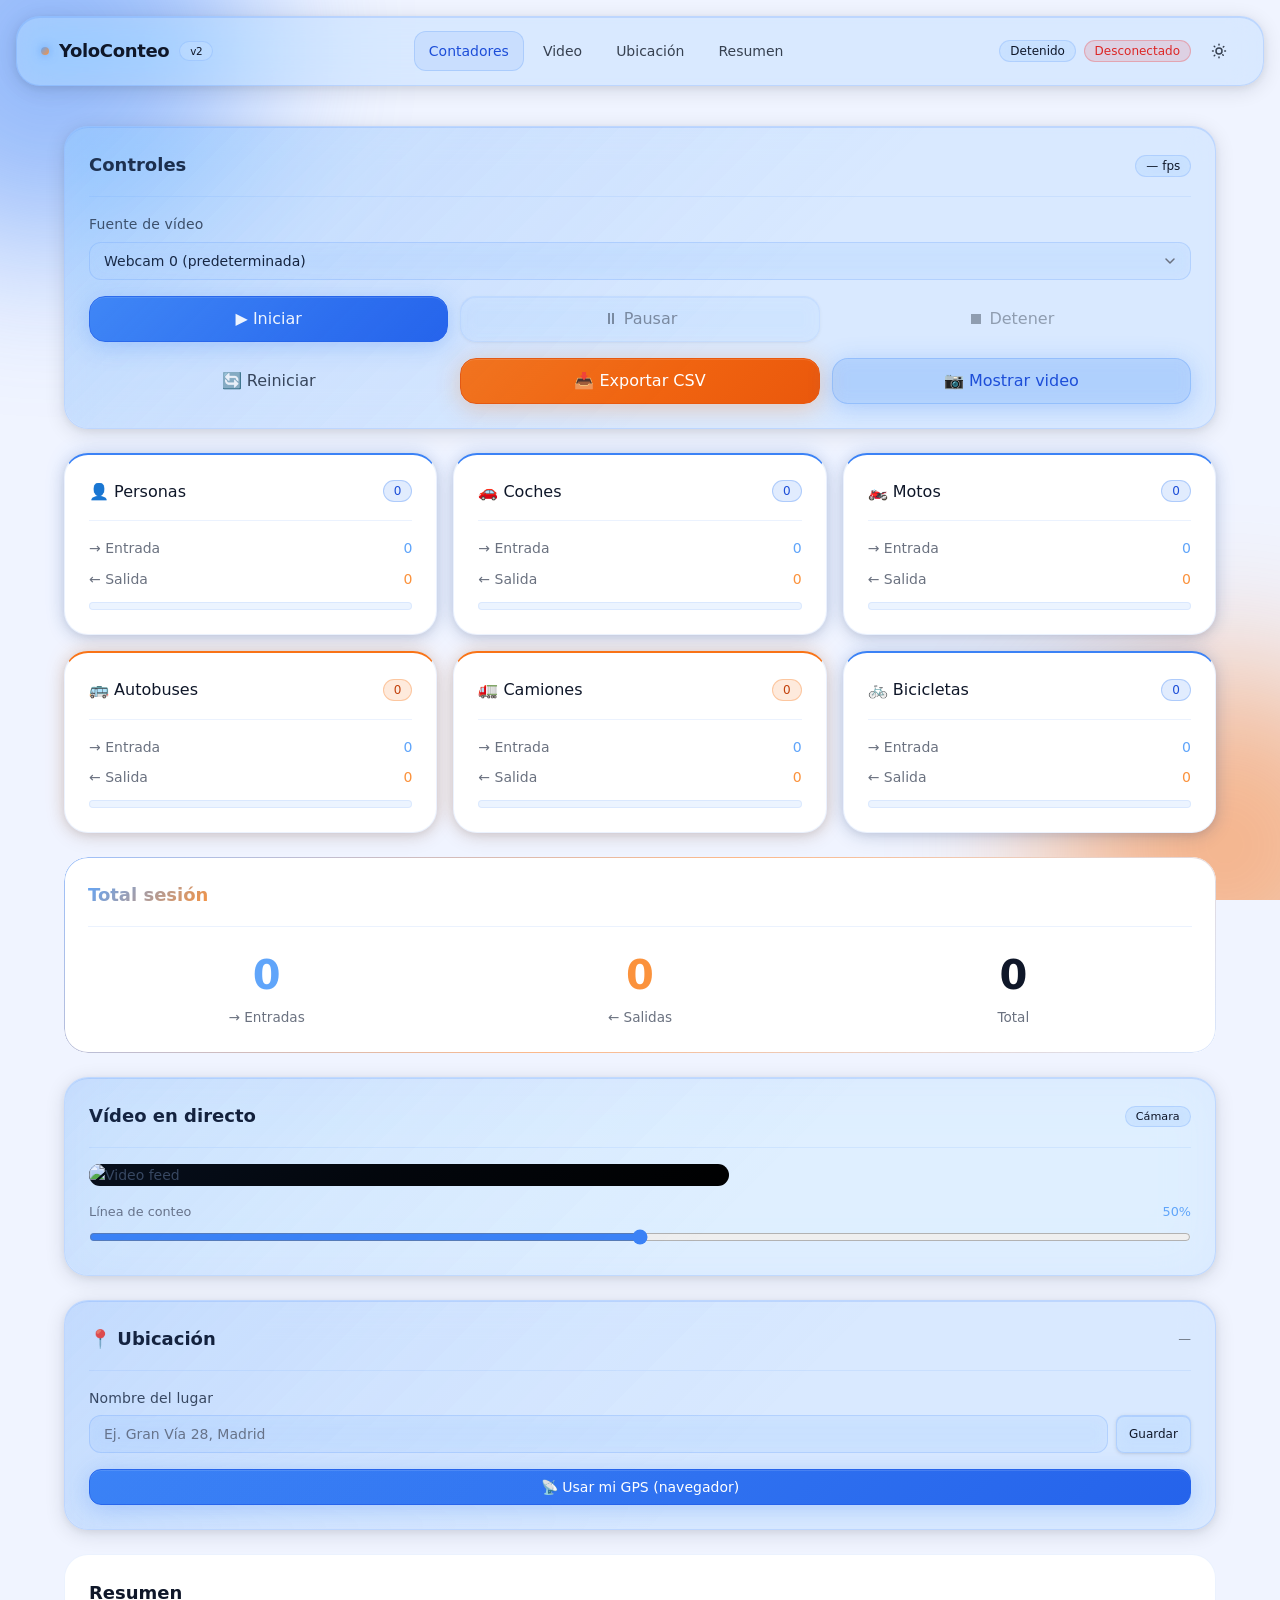
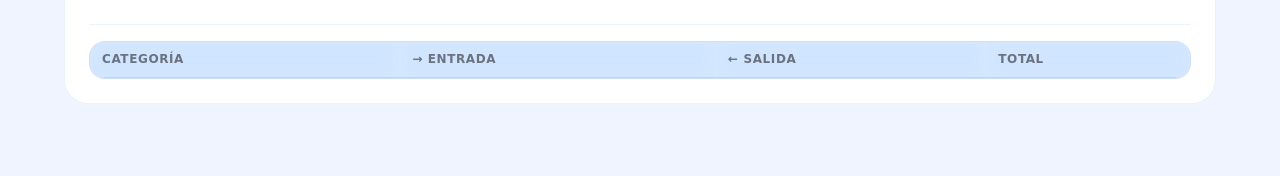
==== commit b6172db0: "feat: add video upload functionality and enhance video handling in the app" ====
--- a/templates/index.html
+++ b/templates/index.html
@@ -131,6 +131,7 @@
           <option value="1">Webcam 1</option>
           <option value="2">Webcam 2</option>
           <option value="custom">URL personalizada (RTSP / archivo)</option>
+          <option value="upload">📁 Subir archivo de vídeo local</option>
         </select>
       </div>
       <div id="camera-custom-wrap" style="display:none; margin-bottom:1rem;">
@@ -141,6 +142,36 @@
         </div>
       </div>
 
+      <!-- Subida de vídeo local -->
+      <div id="upload-wrap" style="display:none; margin-bottom:1rem;">
+        <div class="input-group" style="margin-bottom:.75rem;">
+          <label class="input-label">Archivo de vídeo</label>
+          <div class="flex gap-2 flex-wrap">
+            <input id="video-file-input" type="file" accept=".mp4,.avi,.mov,.mkv,.webm,.m4v,.flv"
+              class="input" style="flex:1;" />
+            <button id="btn-upload-video" class="btn btn-glass btn-sm" style="white-space:nowrap;">
+              ⬆ Subir
+            </button>
+          </div>
+        </div>
+        <!-- Progreso de subida -->
+        <div id="upload-progress-wrap" style="display:none;">
+          <div class="progress-label">
+            <span class="text-muted" style="font-size:.8rem;">Subiendo vídeo…</span>
+            <span class="text-blue" style="font-size:.8rem;" id="upload-pct">0%</span>
+          </div>
+          <div class="progress-wrap" style="margin-bottom:.5rem;">
+            <div class="progress-bar" id="upload-progress-bar" style="width:0%;transition:width .2s;"></div>
+          </div>
+        </div>
+        <!-- Info del vídeo subido -->
+        <div id="video-info-wrap" style="display:none;" class="flex gap-3 flex-wrap">
+          <span class="badge badge-glass no-dot" id="video-info-name" style="font-size:.75rem;">—</span>
+          <span class="badge badge-blue no-dot" id="video-info-dur" style="font-size:.75rem;">—</span>
+          <span class="badge badge-glass no-dot" id="video-info-fps" style="font-size:.75rem;">—</span>
+        </div>
+      </div>
+
       <!-- Botones de control -->
       <div class="flex gap-3 flex-wrap" style="margin-bottom:1rem;">
         <button id="btn-start"  class="btn btn-primary btn-lg animate-glow-blue" style="flex:1;min-width:120px;">
@@ -326,10 +357,23 @@
   <div id="video-card" class="card card-glass glass-intense glass-specular animate-fade-up" style="margin-bottom:1.5rem;">
     <div class="card-header">
       <span class="card-title">Vídeo en directo</span>
+      <span id="video-source-badge" class="badge badge-glass no-dot" style="font-size:.7rem;">Cámara</span>
     </div>
     <div class="card-body">
       <div id="video-section">
         <img id="video-feed" src="" alt="Video feed" />
+
+        <!-- Progreso de reproducción de vídeo (solo visible en modo video) -->
+        <div id="video-playback-wrap" style="display:none; margin-top:.75rem;">
+          <div class="progress-label">
+            <span class="text-muted" style="font-size:.8rem;">Progreso del vídeo</span>
+            <span class="text-blue" style="font-size:.8rem;" id="video-progress-pct">0%</span>
+          </div>
+          <div class="progress-wrap">
+            <div class="progress-bar" id="video-progress-bar" style="width:0%;transition:width .3s;background:var(--orange-500,#f97316);"></div>
+          </div>
+        </div>
+
         <div style="margin-top:1rem;">
           <div class="progress-label">
             <span class="text-muted" style="font-size:.8rem;">Línea de conteo</span>
